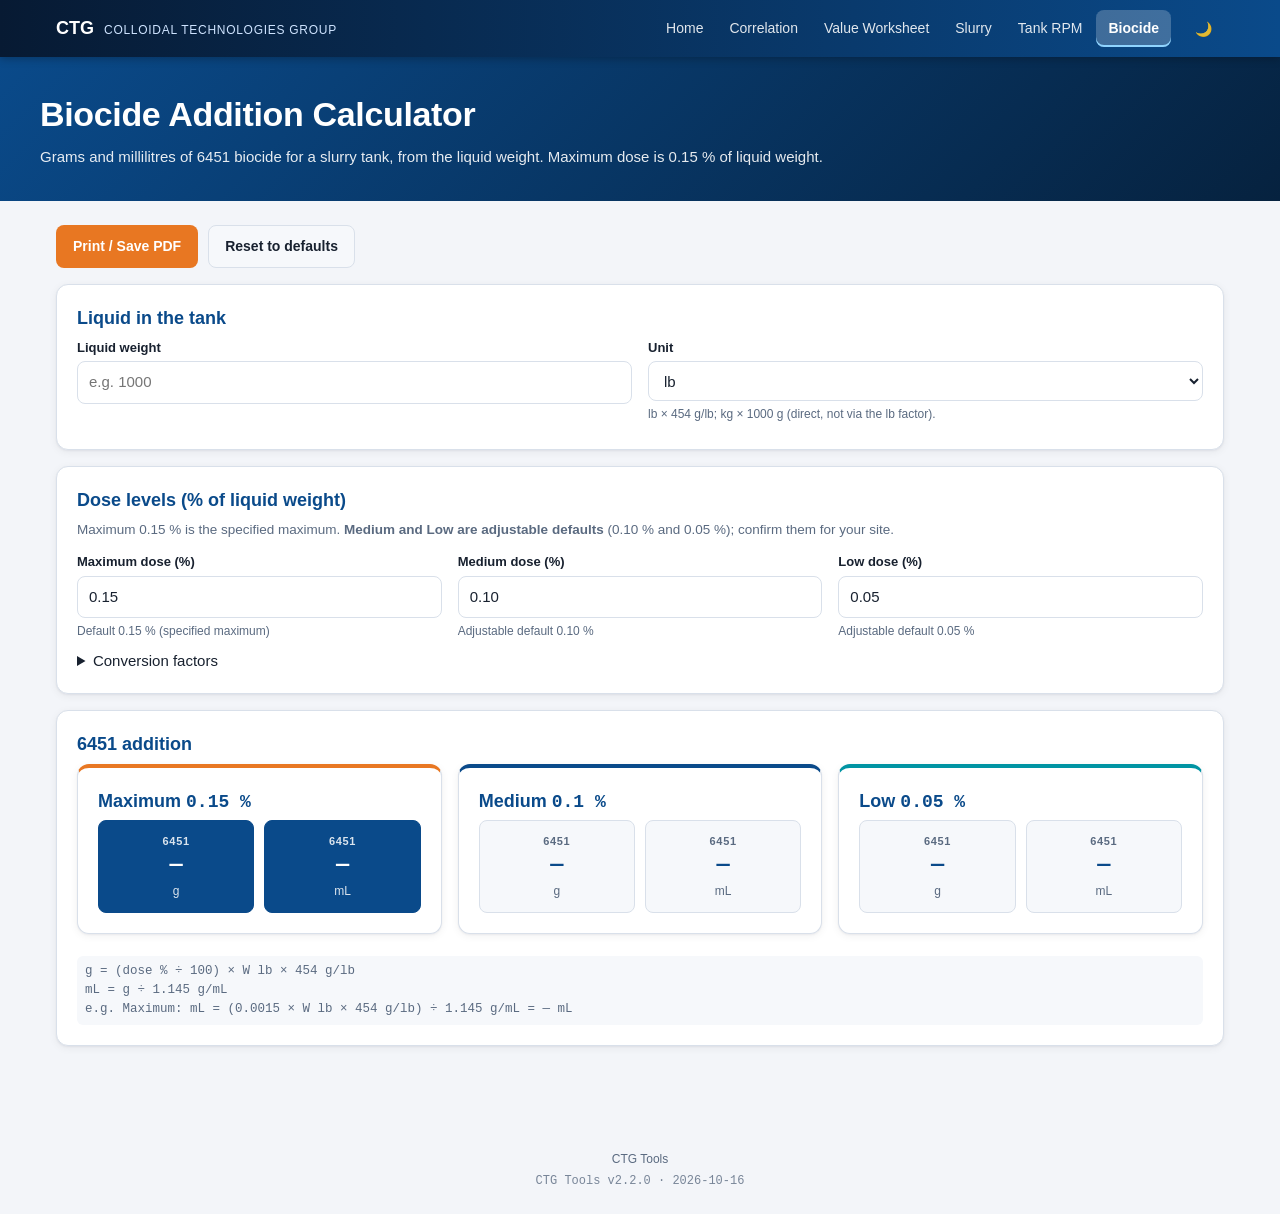
==== biocide-calculator.html @ c0b096f1 "Add Biocide Addition Calculator (6451): Max/Medium/Low tiers, g and mL, editable factors, validation" ====
<!DOCTYPE html>
<html lang="en">
<head>
<meta charset="UTF-8">
<meta name="viewport" content="width=device-width, initial-scale=1.0">
<title>Biocide Addition Calculator — CTG Tools</title>
<link rel="icon" href="data:,">
<link rel="stylesheet" href="ctg.css">
<script src="calc.js" defer></script>
<script src="navbar.js" defer></script>
<style>
.tier h3{margin:0 0 4px}
.tier .pct{font-family:var(--mono);font-weight:700}
.tier.max{border-top:4px solid var(--accent)} .tier.med{border-top:4px solid var(--brand)} .tier.low{border-top:4px solid var(--teal)}
</style>
</head>
<body>
<a class="skip-link" href="#main">Skip to content</a>
<div id="navbar-container"></div>

<header class="page-header">
  <div class="inner">
    <h1>Biocide Addition Calculator</h1>
    <p>Grams and millilitres of 6451 biocide for a slurry tank, from the liquid weight. Maximum dose is 0.15 % of liquid weight.</p>
  </div>
</header>

<main id="main">
  <div class="toolbar no-print">
    <button class="btn" type="button" onclick="window.print()">Print / Save PDF</button>
    <button class="btn secondary" type="button" id="resetBtn">Reset to defaults</button>
  </div>

  <section class="card" aria-labelledby="in-h">
    <h2 id="in-h">Liquid in the tank</h2>
    <div class="grid">
      <div class="field"><label for="liquid">Liquid weight</label><input id="liquid" type="number" inputmode="decimal" min="0" step="any" placeholder="e.g. 1000" aria-describedby="liquid-err"><span class="err" id="liquid-err"></span></div>
      <div class="field"><label for="unit">Unit</label><select id="unit"><option value="lb">lb</option><option value="kg">kg</option></select>
        <span class="hint">lb × 454 g/lb; kg × 1000 g (direct, not via the lb factor).</span></div>
    </div>
  </section>

  <section class="card" aria-labelledby="dose-h">
    <h2 id="dose-h">Dose levels (% of liquid weight)</h2>
    <p class="desc">Maximum 0.15 % is the specified maximum. <strong>Medium and Low are adjustable defaults</strong> (0.10 % and 0.05 %); confirm them for your site.</p>
    <div class="grid">
      <div class="field"><label for="maxPct">Maximum dose (%)</label><input id="maxPct" type="number" inputmode="decimal" min="0" max="100" step="any" aria-describedby="maxPct-err"><span class="hint">Default 0.15 % (specified maximum)</span><span class="err" id="maxPct-err"></span></div>
      <div class="field"><label for="medPct">Medium dose (%)</label><input id="medPct" type="number" inputmode="decimal" min="0" max="100" step="any" aria-describedby="medPct-err"><span class="hint">Adjustable default 0.10 %</span><span class="err" id="medPct-err"></span></div>
      <div class="field"><label for="lowPct">Low dose (%)</label><input id="lowPct" type="number" inputmode="decimal" min="0" max="100" step="any" aria-describedby="lowPct-err"><span class="hint">Adjustable default 0.05 %</span><span class="err" id="lowPct-err"></span></div>
    </div>
    <details><summary>Conversion factors</summary>
      <div class="grid" style="margin-top:10px">
        <div class="field"><label for="gPerLb">Grams per pound (g/lb)</label><input id="gPerLb" type="number" inputmode="decimal" min="0" step="any" aria-describedby="gPerLb-err"><span class="hint">Default 454 (spec value)</span><span class="err" id="gPerLb-err"></span></div>
        <div class="field"><label for="densityGmL">6451 density (g/mL)</label><input id="densityGmL" type="number" inputmode="decimal" min="0" step="any" aria-describedby="densityGmL-err"><span class="hint">Default 1.145 g/mL</span><span class="err" id="densityGmL-err"></span></div>
      </div>
    </details>
  </section>

  <section class="card" aria-labelledby="out-h" aria-live="polite">
    <h2 id="out-h">6451 addition</h2>
    <div class="grid" id="tiers"></div>
    <div id="warnings"></div>
    <div class="formula" id="formula"></div>
  </section>
</main>

<footer class="ctg-footer">
  CTG Tools
</footer>

<script>
document.addEventListener('DOMContentLoaded', function () {
  'use strict';
  var C = window.CTGCalc, $ = function (id) { return document.getElementById(id); }, KEY = 'ctg-biocide-v1';
  var DEF = { liquid: '', unit: 'lb', maxPct: '0.15', medPct: '0.10', lowPct: '0.05', gPerLb: String(C.BIOCIDE_DEFAULTS.gPerLb), densityGmL: String(C.BIOCIDE_DEFAULTS.densityGmL) };
  var IDS = Object.keys(DEF), st = {};
  try { st = JSON.parse(localStorage.getItem(KEY) || '{}') || {}; } catch (e) { st = {}; }
  IDS.forEach(function (k) { $(k).value = st[k] != null ? st[k] : DEF[k]; });
  function fmt(x, d) { return x === null || !isFinite(x) ? '—' : x.toLocaleString('en-US', { minimumFractionDigits: d, maximumFractionDigits: d }); }
  function calc() {
    var v = {}; IDS.forEach(function (k) { v[k] = $(k).value; });
    try { localStorage.setItem(KEY, JSON.stringify(v)); } catch (e) {}
    var r = C.biocideTiers({ liquid: v.liquid, unit: v.unit, gPerLb: v.gPerLb, densityGmL: v.densityGmL, maxPct: v.maxPct, medPct: v.medPct, lowPct: v.lowPct });
    var errs = {};
    r.tiers.forEach(function (t) { for (var k in t.errors) errs[k === 'dosePct' ? t.id + 'Pct' : k] = t.errors[k]; });
    if (v.liquid === '') delete errs.liquid; // don't nag before first entry
    ['liquid', 'maxPct', 'medPct', 'lowPct', 'gPerLb', 'densityGmL'].forEach(function (k) {
      $(k + '-err').textContent = errs[k] || ''; $(k).setAttribute('aria-invalid', errs[k] ? 'true' : 'false');
    });
    $('tiers').innerHTML = r.tiers.map(function (t) {
      return '<div class="card tier ' + t.id + '"><h3>' + t.label + ' <span class="pct">' + (isFinite(t.pct) ? t.pct : '—') + ' %</span></h3>' +
        '<div class="metrics"><div class="metric' + (t.id === 'max' ? ' highlight' : '') + '"><div class="lbl">6451</div><div class="v">' + fmt(t.grams, 1) + '</div><div class="u">g</div></div>' +
        '<div class="metric' + (t.id === 'max' ? ' highlight' : '') + '"><div class="lbl">6451</div><div class="v">' + fmt(t.mL, 2) + '</div><div class="u">mL</div></div></div></div>';
    }).join('');
    $('warnings').innerHTML = r.warnings.map(function (w) { return '<div class="notice warn">' + C.escapeHtml(w) + '</div>'; }).join('');
    var amt = v.liquid || 'W', liq = v.unit === 'kg' ? amt + ' kg × 1000 g/kg' : amt + ' lb × ' + v.gPerLb + ' g/lb';
    $('formula').innerHTML = 'g = (dose % ÷ 100) × ' + C.escapeHtml(liq) + '<br>mL = g ÷ ' + C.escapeHtml(v.densityGmL) + ' g/mL' +
      '<br>e.g. Maximum: mL = (' + C.escapeHtml(String(v.maxPct / 100)) + ' × ' + C.escapeHtml(liq) + ') ÷ ' + C.escapeHtml(v.densityGmL) + ' g/mL = ' + fmt(r.tiers[0].mL, 2) + ' mL';
  }
  document.querySelector('main').addEventListener('input', calc);
  document.querySelector('main').addEventListener('change', calc);
  $('resetBtn').addEventListener('click', function () { IDS.forEach(function (k) { $(k).value = DEF[k]; }); calc(); });
  calc();
});
</script>
</body>
</html>
---- ctg.css ----
/* ============================================================
   CTG shared stylesheet (all pages). Light/dark via
   prefers-color-scheme, overridable with <html data-theme>.
   ============================================================ */
:root{
  --brand:#0a4a8a; --brand-strong:#06325e; --accent:#e87722; --accent-strong:#c65e14;
  --teal:#0094a3; --ok:#1f8a4c; --warn:#b26a00; --bad:#c62828;
  --bg:#f3f5f9; --surface:#ffffff; --surface-2:#f6f8fb; --border:#d9e0ea;
  --text:#18212f; --muted:#5a6a80; --focus:#2f8cff;
  --radius:12px; --radius-sm:8px; --shadow:0 1px 2px rgba(16,24,40,.05),0 2px 8px rgba(16,24,40,.06);
  --gap:16px; --font:-apple-system,BlinkMacSystemFont,"Segoe UI",Roboto,Helvetica,Arial,sans-serif;
  --mono:ui-monospace,SFMono-Regular,Menlo,Consolas,monospace;
  color-scheme:light dark;
}
@media (prefers-color-scheme:dark){
  :root:not([data-theme="light"]){
    --brand:#6fb3ff; --brand-strong:#9cc9ff; --accent:#ff9447; --accent-strong:#ffad70;
    --teal:#38c6d4; --ok:#4cc38a; --warn:#f0b14a; --bad:#ff6b6b;
    --bg:#0e1420; --surface:#161e2c; --surface-2:#1c2636; --border:#2a3548;
    --text:#e6ebf2; --muted:#9aa8bc; --shadow:0 1px 2px rgba(0,0,0,.4);
  }
}
:root[data-theme="dark"]{
  --brand:#6fb3ff; --brand-strong:#9cc9ff; --accent:#ff9447; --accent-strong:#ffad70;
  --teal:#38c6d4; --ok:#4cc38a; --warn:#f0b14a; --bad:#ff6b6b;
  --bg:#0e1420; --surface:#161e2c; --surface-2:#1c2636; --border:#2a3548;
  --text:#e6ebf2; --muted:#9aa8bc; --shadow:0 1px 2px rgba(0,0,0,.4);
}
*{box-sizing:border-box}
html{-webkit-text-size-adjust:100%}
body{margin:0;font-family:var(--font);background:var(--bg);color:var(--text);line-height:1.5;font-size:15px}
a{color:var(--brand)}
:focus-visible{outline:2px solid var(--focus);outline-offset:2px}
.skip-link{position:absolute;left:-9999px;top:0}
.skip-link:focus{left:12px;top:12px;z-index:2000;background:var(--surface);padding:8px 12px;border-radius:8px}

/* ---------- page header ---------- */
.page-header{background:linear-gradient(135deg,#0a4a8a,#06223f);color:#fff;padding:32px 20px}
.page-header .inner{max-width:1200px;margin:0 auto}
.page-header h1{margin:0;font-size:clamp(24px,4vw,34px);font-weight:700;letter-spacing:-.01em}
.page-header p{margin:6px 0 0;opacity:.9;max-width:820px}
.page-header.hero{text-align:center;padding:48px 20px}
.page-header.hero p{margin-left:auto;margin-right:auto}

main{max-width:1200px;margin:24px auto;padding:0 16px 40px}

/* ---------- cards & layout ---------- */
.card{background:var(--surface);border:1px solid var(--border);border-radius:var(--radius);padding:20px;margin-bottom:var(--gap);box-shadow:var(--shadow)}
.card h2,.card h3{margin:0 0 6px;font-size:18px;color:var(--brand)}
.card .desc,.desc{font-size:13.5px;color:var(--muted);margin:0 0 12px}
.grid{display:grid;grid-template-columns:repeat(auto-fit,minmax(220px,1fr));gap:12px 16px}
.grid-3{display:grid;grid-template-columns:repeat(3,1fr);gap:var(--gap)}
@media (max-width:1024px){.grid-3{grid-template-columns:1fr}}
.row-flex{display:flex;gap:10px;flex-wrap:wrap;align-items:center}
.step-num{display:inline-grid;place-items:center;width:28px;height:28px;border-radius:50%;background:var(--brand);color:var(--surface);font-weight:700;font-size:14px;margin-right:8px;flex:none}
.step-title{display:flex;align-items:center}

/* ---------- forms ---------- */
.field{display:flex;flex-direction:column;gap:4px;margin-bottom:6px}
.field label{font-size:13px;font-weight:600}
.field .hint{font-size:12px;color:var(--muted)}
.field .err{font-size:12px;color:var(--bad);min-height:0}
input,select,textarea{font:inherit;font-size:15px;color:var(--text);background:var(--surface);border:1px solid var(--border);border-radius:var(--radius-sm);padding:9px 11px;width:100%;min-height:40px}
input[type=checkbox],input[type=radio]{width:18px;height:18px;min-height:0;accent-color:var(--brand)}
input[type=range]{padding:0;border:0;background:transparent;accent-color:var(--brand)}
input[type=file]{padding:8px}
input[readonly],output.val{background:var(--surface-2);font-weight:700;color:var(--brand)}
input[aria-invalid=true]{border-color:var(--bad);box-shadow:0 0 0 3px color-mix(in srgb,var(--bad) 20%,transparent)}
input:focus,select:focus{border-color:var(--brand);outline:none;box-shadow:0 0 0 3px color-mix(in srgb,var(--brand) 22%,transparent)}
.check{display:flex;align-items:center;gap:10px;font-weight:600;font-size:14px}

/* ---------- buttons ---------- */
.btn{display:inline-flex;align-items:center;gap:6px;font:inherit;font-weight:700;font-size:14px;padding:10px 16px;border-radius:var(--radius-sm);border:1px solid transparent;background:var(--accent);color:#fff;cursor:pointer;min-height:40px;text-decoration:none}
.btn:hover{background:var(--accent-strong)}
.btn.secondary{background:var(--surface-2);color:var(--text);border-color:var(--border)}
.btn.secondary:hover{border-color:var(--brand)}
.btn.small{padding:6px 10px;min-height:32px;font-size:13px}
.btn[aria-pressed=true]{background:var(--brand);color:var(--surface);border-color:var(--brand)}
.toolbar{display:flex;gap:10px;flex-wrap:wrap;margin-bottom:var(--gap)}

/* ---------- results ---------- */
.metrics{display:grid;grid-template-columns:repeat(auto-fit,minmax(130px,1fr));gap:10px}
.metric{background:var(--surface-2);border:1px solid var(--border);border-radius:var(--radius-sm);padding:12px;text-align:center}
.metric .lbl{font-size:11px;text-transform:uppercase;letter-spacing:.06em;color:var(--muted);font-weight:700}
.metric .v{font-size:22px;font-weight:800;color:var(--brand);font-family:var(--mono)}
.metric .u{font-size:12px;color:var(--muted)}
.metric.highlight{background:var(--brand);border-color:var(--brand)}
.metric.highlight .lbl,.metric.highlight .u{color:var(--surface);opacity:.85}
.metric.highlight .v{color:var(--surface)}
.notice{padding:10px 12px;border-radius:var(--radius-sm);border-left:4px solid var(--teal);background:var(--surface-2);font-size:13px;margin:10px 0}
.notice.warn{border-left-color:var(--warn)} .notice.bad{border-left-color:var(--bad)} .notice.ok{border-left-color:var(--ok)}
.formula{font-family:var(--mono);font-size:12.5px;color:var(--muted);background:var(--surface-2);border-radius:6px;padding:6px 8px;margin-top:6px}
table.data{width:100%;border-collapse:collapse;font-size:13.5px}
table.data th,table.data td{padding:8px 10px;border-bottom:1px solid var(--border);text-align:left}
table.data th{background:var(--surface-2);font-size:12px;text-transform:uppercase;letter-spacing:.04em;color:var(--muted)}
table.data td.num,table.data th.num{text-align:right;font-family:var(--mono)}
.table-wrap{overflow:auto;max-height:420px;border:1px solid var(--border);border-radius:var(--radius-sm)}
.badge{display:inline-block;font-size:11px;font-weight:700;padding:2px 8px;border-radius:999px;background:var(--surface-2);border:1px solid var(--border);color:var(--muted)}
.hidden{display:none !important}

/* ---------- tiles (landing) ---------- */
.tiles{display:grid;grid-template-columns:repeat(auto-fill,minmax(290px,1fr));gap:20px}
.tile{display:flex;flex-direction:column;background:var(--surface);border:1px solid var(--border);border-radius:var(--radius);padding:22px;text-decoration:none;color:var(--text);box-shadow:var(--shadow);transition:transform .15s,border-color .15s}
a.tile:hover{transform:translateY(-3px);border-color:var(--brand)}
.tile .icon{font-size:34px;line-height:1;margin-bottom:10px}
.tile h2{margin:0 0 10px;font-size:18px;color:var(--brand)}
.tile dl{margin:0 0 14px;font-size:13.5px;flex-grow:1}
.tile dt{font-weight:700;font-size:11px;text-transform:uppercase;letter-spacing:.06em;color:var(--muted);margin-top:6px}
.tile dd{margin:0}
.tile .go{color:var(--accent);font-weight:700;font-size:14px}
.tile.planned{opacity:.7;border-style:dashed}

/* ---------- footer ---------- */
.ctg-footer{text-align:center;padding:24px 16px;font-size:12px;color:var(--muted)}
.ctg-footer .ver{display:block;margin-top:4px;font-family:var(--mono);opacity:.8}

@media (max-width:600px){
  main{padding:0 10px 32px} .card{padding:16px}
  .page-header{padding:24px 16px}
}
.print-only{display:none}
@media print{
  body{background:#fff;color:#000;font-size:11pt}
  .ctg-nav,.toolbar,.no-print,.skip-link{display:none !important}
  .print-only{display:block !important}
  .card{box-shadow:none;break-inside:avoid;border-color:#ccc}
  .page-header{background:none;color:#000;padding:0 0 8px;border-bottom:2px solid #000}
}
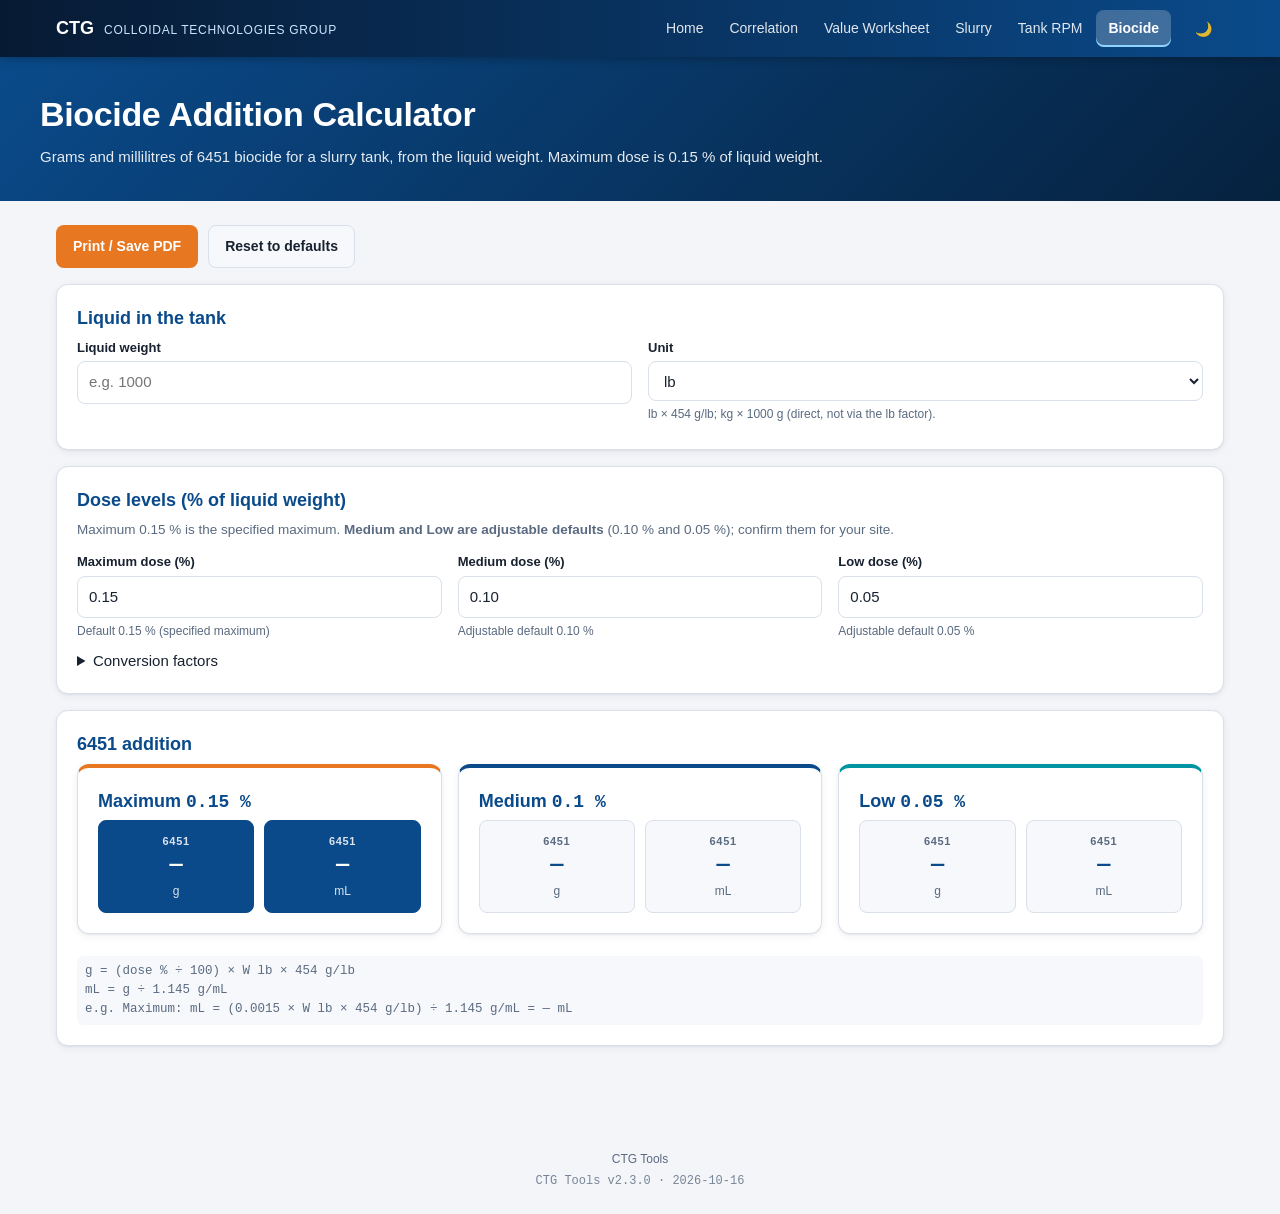
==== commit fe58befd: "PWA: manifest, generated icons (incl. maskable, apple-touch), versioned service worker with update p" ====
--- a/biocide-calculator.html
+++ b/biocide-calculator.html
@@ -4,7 +4,14 @@
 <meta charset="UTF-8">
 <meta name="viewport" content="width=device-width, initial-scale=1.0">
 <title>Biocide Addition Calculator — CTG Tools</title>
-<link rel="icon" href="data:,">
+<link rel="icon" href="icons/favicon-32.png" sizes="32x32" type="image/png">
+<link rel="manifest" href="manifest.webmanifest">
+<meta name="theme-color" content="#0a4a8a">
+<meta name="apple-mobile-web-app-capable" content="yes">
+<meta name="mobile-web-app-capable" content="yes">
+<meta name="apple-mobile-web-app-title" content="CTG Tools">
+<meta name="apple-mobile-web-app-status-bar-style" content="black-translucent">
+<link rel="apple-touch-icon" href="icons/apple-touch-icon.png">
 <link rel="stylesheet" href="ctg.css">
 <script src="calc.js" defer></script>
 <script src="navbar.js" defer></script>
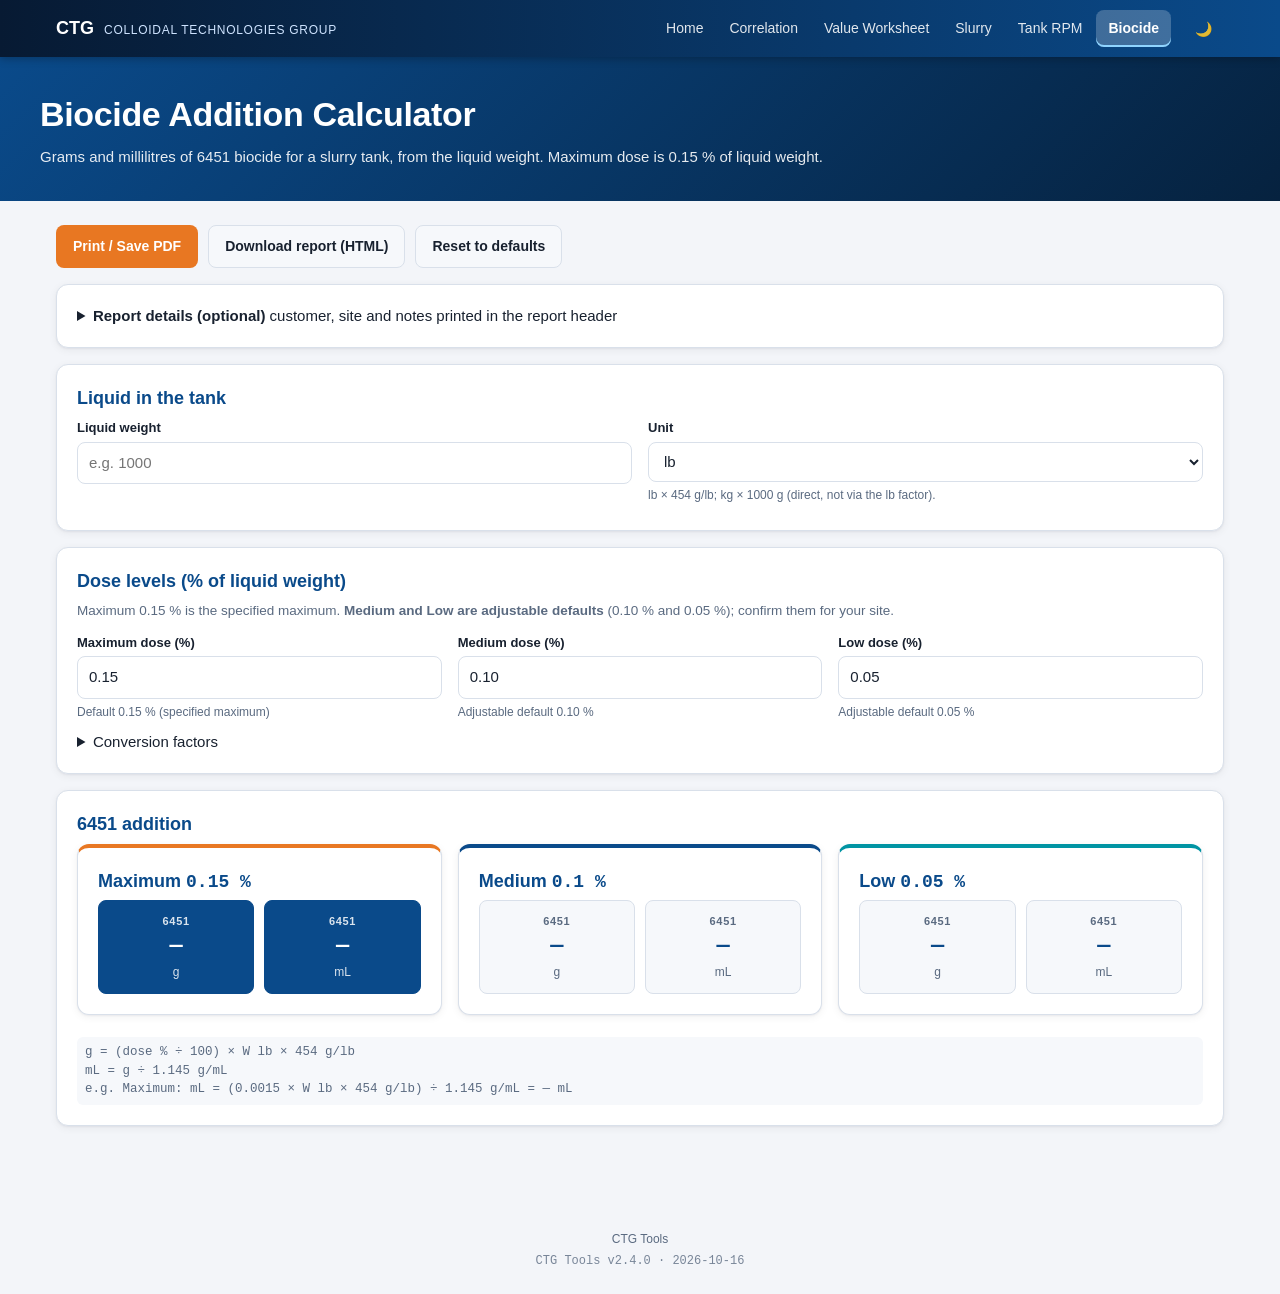
==== commit 86d2f38a: "Shared print/report module: one Print / Save PDF button per tool, consolidated report (header, input" ====
--- a/biocide-calculator.html
+++ b/biocide-calculator.html
@@ -15,6 +15,7 @@
 <link rel="stylesheet" href="ctg.css">
 <script src="calc.js" defer></script>
 <script src="navbar.js" defer></script>
+<script src="print.js" defer></script>
 <style>
 .tier h3{margin:0 0 4px}
 .tier .pct{font-family:var(--mono);font-weight:700}
@@ -34,7 +35,6 @@
 
 <main id="main">
   <div class="toolbar no-print">
-    <button class="btn" type="button" onclick="window.print()">Print / Save PDF</button>
     <button class="btn secondary" type="button" id="resetBtn">Reset to defaults</button>
   </div>
 
@@ -108,6 +108,11 @@
   document.querySelector('main').addEventListener('change', calc);
   $('resetBtn').addEventListener('click', function () { IDS.forEach(function (k) { $(k).value = DEF[k]; }); calc(); });
   calc();
+  CTGPrint.register({ id: 'biocide', title: 'Biocide Addition Calculator',
+    results: function () { return [
+      { title: '6451 addition by dose tier', node: $('tiers') }, { node: $('warnings') },
+      { title: 'Formula', node: $('formula') }
+    ]; } });
 });
 </script>
 </body>
--- a/ctg.css
+++ b/ctg.css
@@ -126,3 +126,16 @@
   .card{box-shadow:none;break-inside:avoid;border-color:#ccc}
   .page-header{background:none;color:#000;padding:0 0 8px;border-bottom:2px solid #000}
 }
+
+/* ---------- shared print report (print.js) ---------- */
+#ctg-report{display:none}
+.ctg-report-meta{margin-bottom:16px}
+.ctg-report-meta textarea{font:inherit;padding:8px;border:1px solid var(--border);border-radius:var(--radius-sm);background:var(--surface);color:var(--text)}
+@page{margin:12mm}
+@media print{
+  :root{color-scheme:light}
+  html,body{background:#fff !important;color:#000 !important}
+  body.ctg-printing > *:not(#ctg-report){display:none !important}
+  body.ctg-printing #ctg-report{display:block !important}
+  #ctg-banner{display:none !important}
+}
